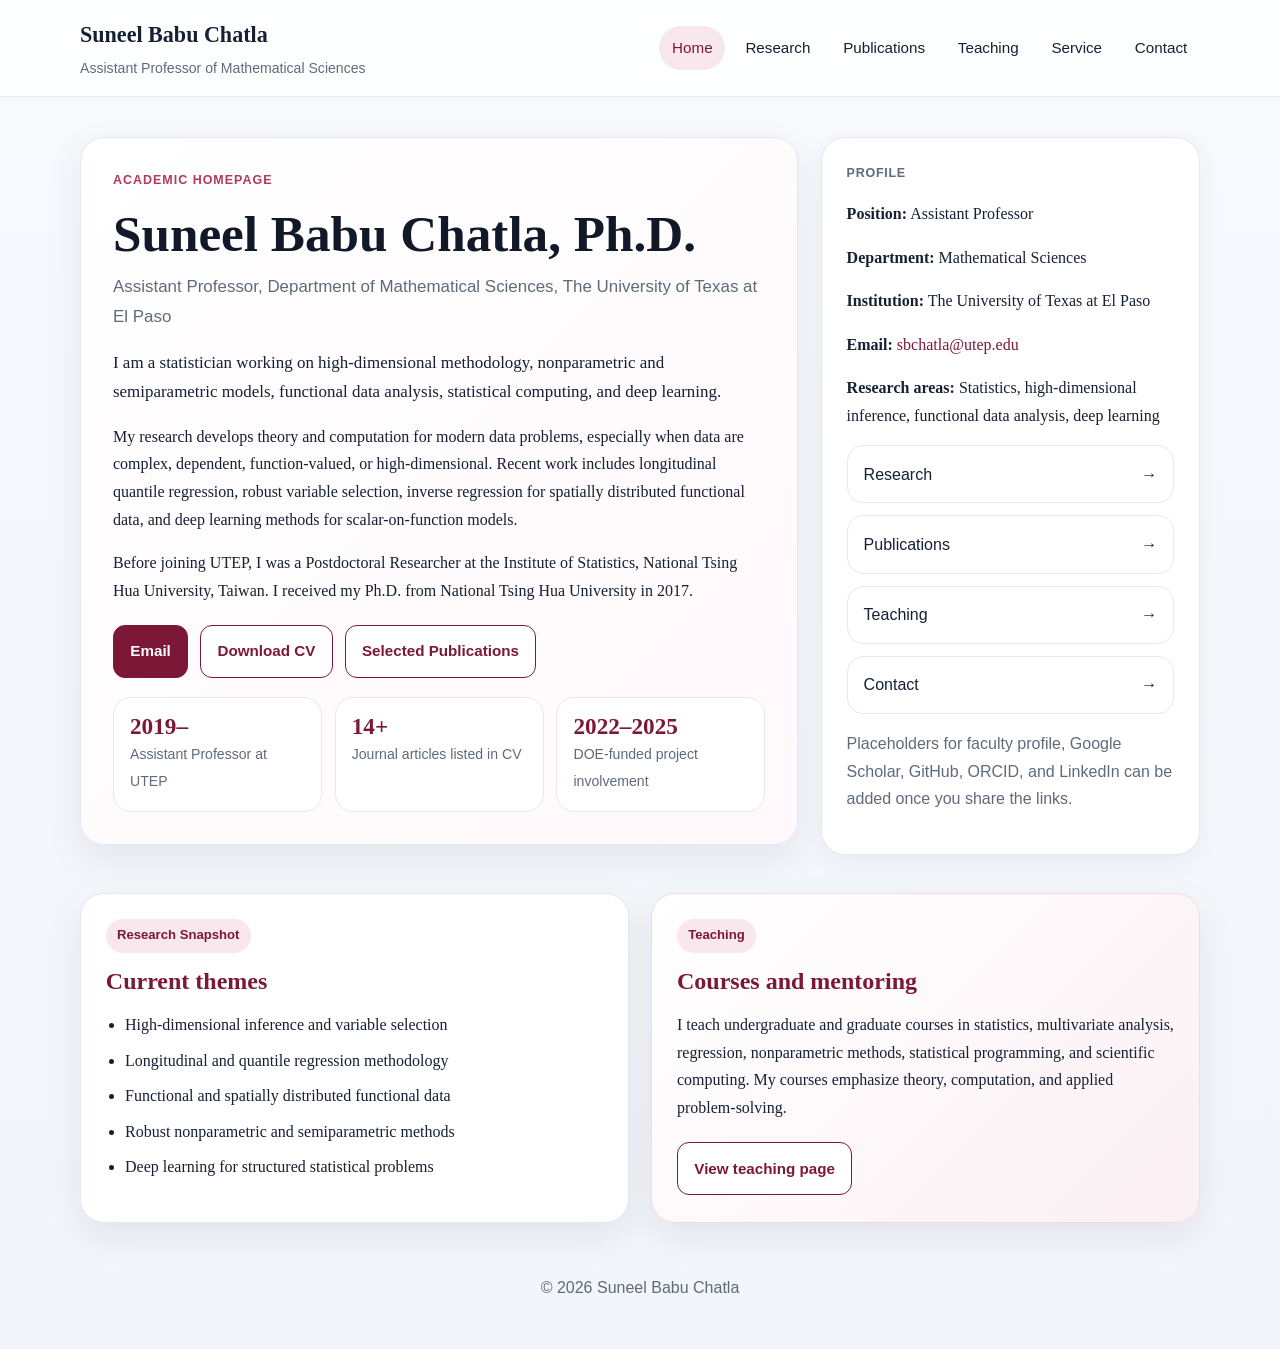
==== index.html @ 70b5561d "Add files via upload" ====
<!DOCTYPE html>
<html lang="en">
<head>
<meta charset="UTF-8" />
<meta name="viewport" content="width=device-width, initial-scale=1.0" />
<title>Suneel Babu Chatla | Home</title>
<meta name="description" content="Academic homepage of Suneel Babu Chatla, Assistant Professor at UTEP." />
<link rel="stylesheet" href="styles.css" />
</head>
<body>
<header><div class="container topbar"><div class="brand-block"><div class="site-title">Suneel Babu Chatla</div><div class="site-subtitle">Assistant Professor of Mathematical Sciences</div></div><nav><a class="active" href="index.html">Home</a><a class="" href="research.html">Research</a><a class="" href="publications.html">Publications</a><a class="" href="teaching.html">Teaching</a><a class="" href="service.html">Service</a><a class="" href="contact.html">Contact</a></nav></div></header>
<main>
<section class="hero">
  <div class="container hero-grid">
    <div class="card hero-card">
      <div class="eyebrow">Academic Homepage</div>
      <h1>Suneel Babu Chatla, Ph.D.</h1>
      <div class="subtitle">Assistant Professor, Department of Mathematical Sciences, The University of Texas at El Paso</div>
      <p class="lead">I am a statistician working on high-dimensional methodology, nonparametric and semiparametric models, functional data analysis, statistical computing, and deep learning.</p>
      <p>My research develops theory and computation for modern data problems, especially when data are complex, dependent, function-valued, or high-dimensional. Recent work includes longitudinal quantile regression, robust variable selection, inverse regression for spatially distributed functional data, and deep learning methods for scalar-on-function models.</p>
      <p>Before joining UTEP, I was a Postdoctoral Researcher at the Institute of Statistics, National Tsing Hua University, Taiwan. I received my Ph.D. from National Tsing Hua University in 2017.</p>
      <div class="button-row">
        <a class="btn primary" href="mailto:sbchatla@utep.edu">Email</a>
        <a class="btn secondary" href="cv-Suneel.pdf" target="_blank">Download CV</a>
        <a class="btn secondary" href="publications.html">Selected Publications</a>
      </div>
      <div class="stat-grid">
        <div class="stat"><strong>2019–</strong><span>Assistant Professor at UTEP</span></div>
        <div class="stat"><strong>14+</strong><span>Journal articles listed in CV</span></div>
        <div class="stat"><strong>2022–2025</strong><span>DOE-funded project involvement</span></div>
      </div>
    </div>
    <aside class="card soft">
      <div class="mini-heading">Profile</div>
      <p><strong>Position:</strong> Assistant Professor</p>
      <p><strong>Department:</strong> Mathematical Sciences</p>
      <p><strong>Institution:</strong> The University of Texas at El Paso</p>
      <p><strong>Email:</strong> <a href="mailto:sbchatla@utep.edu">sbchatla@utep.edu</a></p>
      <p><strong>Research areas:</strong> Statistics, high-dimensional inference, functional data analysis, deep learning</p>
      <div class="quick-links">
        <a href="research.html"><span>Research</span><span>→</span></a>
        <a href="publications.html"><span>Publications</span><span>→</span></a>
        <a href="teaching.html"><span>Teaching</span><span>→</span></a>
        <a href="contact.html"><span>Contact</span><span>→</span></a>
      </div>
      <p class="muted" style="margin-top:1rem">Placeholders for faculty profile, Google Scholar, GitHub, ORCID, and LinkedIn can be added once you share the links.</p>
    </aside>
  </div>
</section>
<section>
  <div class="container two-col">
    <div class="card">
      <div class="kicker">Research Snapshot</div>
      <h2>Current themes</h2>
      <ul class="feature-list">
        <li>High-dimensional inference and variable selection</li>
        <li>Longitudinal and quantile regression methodology</li>
        <li>Functional and spatially distributed functional data</li>
        <li>Robust nonparametric and semiparametric methods</li>
        <li>Deep learning for structured statistical problems</li>
      </ul>
    </div>
    <div class="card highlight">
      <div class="kicker">Teaching</div>
      <h2>Courses and mentoring</h2>
      <p>I teach undergraduate and graduate courses in statistics, multivariate analysis, regression, nonparametric methods, statistical programming, and scientific computing. My courses emphasize theory, computation, and applied problem-solving.</p>
      <div class="button-row"><a class="btn secondary" href="teaching.html">View teaching page</a></div>
    </div>
  </div>
</section>
</main>
<footer><div class="container">© 2026 Suneel Babu Chatla</div></footer>
</body></html>
---- styles.css ----
:root {
  --bg: #f4f6fb;
  --surface: rgba(255,255,255,0.82);
  --card: #ffffff;
  --text: #162033;
  --muted: #5f6b7a;
  --accent: #7d1738;
  --accent-2: #b23a5b;
  --accent-soft: #f8e7ed;
  --border: #e3e8f2;
  --shadow: 0 14px 38px rgba(27, 39, 61, 0.08);
  --shadow-soft: 0 8px 24px rgba(27, 39, 61, 0.05);
  --maxw: 1120px;
}
*{box-sizing:border-box}
html{scroll-behavior:smooth}
body{margin:0;font-family:Georgia,"Times New Roman",serif;background:linear-gradient(180deg,#f7f9fd 0%,#f2f5fa 100%);color:var(--text);line-height:1.72}
a{color:var(--accent);text-decoration:none} a:hover{text-decoration:underline}
.container{width:min(94%,var(--maxw));margin:0 auto}
header{position:sticky;top:0;z-index:100;background:rgba(255,255,255,0.88);backdrop-filter:blur(12px);border-bottom:1px solid rgba(227,232,242,.9)}
.topbar{display:flex;align-items:center;justify-content:space-between;gap:1rem;padding:1rem 0}
.brand-block{display:flex;flex-direction:column;gap:.1rem}
.site-title{font-size:1.38rem;font-weight:700;color:var(--text)}
.site-subtitle{font-family:Arial,Helvetica,sans-serif;color:var(--muted);font-size:.88rem}
nav{display:flex;flex-wrap:wrap;gap:.45rem;font-family:Arial,Helvetica,sans-serif;font-size:.95rem}
nav a{color:var(--text);padding:.55rem .8rem;border-radius:999px;transition:.2s ease}
nav a:hover,nav a.active{background:var(--accent-soft);text-decoration:none;color:var(--accent)}
main section{padding:1.2rem 0}
.hero{padding:2.5rem 0 1.2rem}
.hero-grid{display:grid;grid-template-columns:1.8fr .95fr;gap:1.4rem;align-items:start}
.card{background:var(--card);border:1px solid var(--border);border-radius:24px;padding:1.55rem;box-shadow:var(--shadow)}
.card.soft{box-shadow:var(--shadow-soft)}
.hero-card{padding:2rem;background:linear-gradient(135deg,#ffffff 0%,#fff8fb 100%)}
.eyebrow{font-family:Arial,Helvetica,sans-serif;text-transform:uppercase;letter-spacing:.08em;font-size:.78rem;color:var(--accent-2);font-weight:700;margin-bottom:.8rem}
h1,h2,h3{margin-top:0;line-height:1.18;color:#111827} h1{font-size:clamp(2.1rem,4vw,3.25rem);margin-bottom:.5rem} h2{font-size:1.5rem;color:var(--accent);margin-bottom:1rem} h3{font-size:1.1rem;margin-bottom:.6rem}
.subtitle{font-family:Arial,Helvetica,sans-serif;font-size:1.06rem;color:var(--muted);max-width:52rem;margin-bottom:1rem}
.lead{font-size:1.06rem}
.muted,.meta,.mini-heading{font-family:Arial,Helvetica,sans-serif;color:var(--muted)}
.mini-heading{text-transform:uppercase;letter-spacing:.06em;font-size:.78rem;font-weight:700;margin-bottom:.55rem}
.button-row{display:flex;flex-wrap:wrap;gap:.75rem;margin-top:1.3rem}
.btn{display:inline-flex;align-items:center;justify-content:center;padding:.78rem 1.02rem;border-radius:12px;border:1px solid var(--accent);font-family:Arial,Helvetica,sans-serif;font-size:.95rem;font-weight:600;transition:.2s ease}
.btn.primary{background:var(--accent);color:#fff}.btn.secondary{background:#fff;color:var(--accent)}
.btn:hover{text-decoration:none;transform:translateY(-1px)}
.stat-grid{display:grid;grid-template-columns:repeat(3,1fr);gap:.8rem;margin-top:1.2rem}
.stat{padding:1rem;border:1px solid var(--border);border-radius:18px;background:#fff}.stat strong{display:block;font-size:1.45rem;color:var(--accent);line-height:1.1}.stat span{font-family:Arial,Helvetica,sans-serif;font-size:.88rem;color:var(--muted)}
.quick-links{display:grid;gap:.75rem;margin-top:1rem}.quick-links a{display:flex;justify-content:space-between;align-items:center;padding:.9rem 1rem;border:1px solid var(--border);border-radius:16px;background:#fff;color:var(--text);font-family:Arial,Helvetica,sans-serif}.quick-links a:hover{text-decoration:none;border-color:#d3dae8;transform:translateY(-1px)}
.two-col{display:grid;grid-template-columns:1fr 1fr;gap:1.4rem}.three-col{display:grid;grid-template-columns:repeat(3,1fr);gap:1rem}
.page-title{padding:2.2rem 0 .3rem}.page-title h1{margin-bottom:.4rem}.page-title p{max-width:54rem;color:var(--muted);font-family:Arial,Helvetica,sans-serif}
.feature-list,.pub-list,ul{padding-left:1.2rem}.feature-list li,.pub-list li,li+li{margin-top:.5rem}
.list-clean{list-style:none;padding:0;margin:0}.list-clean li{padding:.85rem 0;border-top:1px solid var(--border)}.list-clean li:first-child{border-top:none;padding-top:0}
.section-grid{display:grid;gap:1rem}
.highlight{background:linear-gradient(135deg,#fff 0%,#fbf0f4 100%);border:1px solid #f1dbe2}
.kicker{display:inline-block;background:var(--accent-soft);color:var(--accent);font-family:Arial,Helvetica,sans-serif;font-size:.82rem;font-weight:700;padding:.35rem .7rem;border-radius:999px;margin-bottom:.9rem}
footer{text-align:center;color:var(--muted);font-family:Arial,Helvetica,sans-serif;padding:2rem 0 3rem}
@media (max-width: 950px){.hero-grid,.two-col,.three-col,.stat-grid{grid-template-columns:1fr}.topbar{flex-direction:column;align-items:flex-start}}
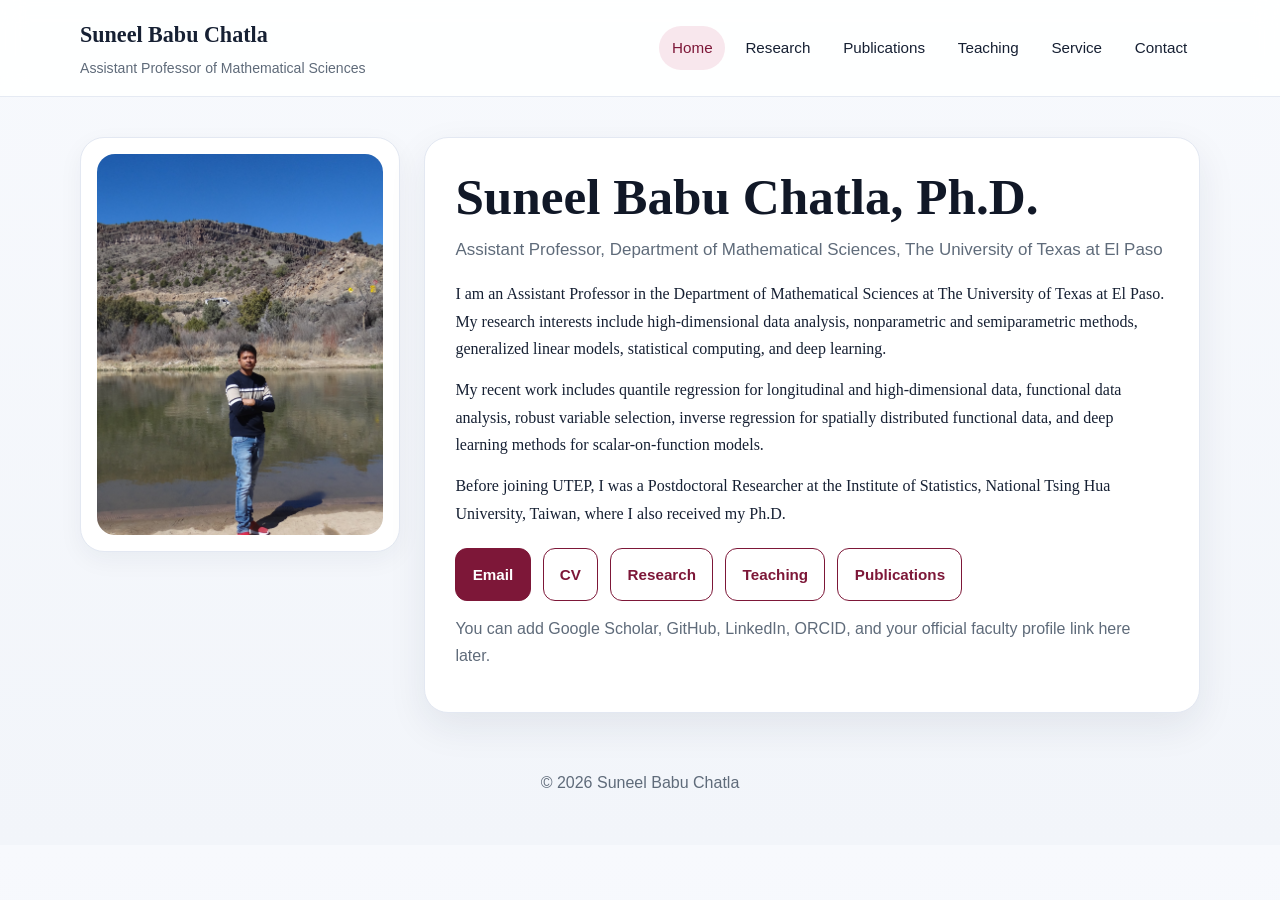
==== commit d2933846: "Add files via upload" ====
--- a/index.html
+++ b/index.html
@@ -8,66 +8,37 @@
 <link rel="stylesheet" href="styles.css" />
 </head>
 <body>
-<header><div class="container topbar"><div class="brand-block"><div class="site-title">Suneel Babu Chatla</div><div class="site-subtitle">Assistant Professor of Mathematical Sciences</div></div><nav><a class="active" href="index.html">Home</a><a class="" href="research.html">Research</a><a class="" href="publications.html">Publications</a><a class="" href="teaching.html">Teaching</a><a class="" href="service.html">Service</a><a class="" href="contact.html">Contact</a></nav></div></header>
+<header><div class="container topbar"><div class="brand-block"><div class="site-title">Suneel Babu Chatla</div><div class="site-subtitle">Assistant Professor of Mathematical Sciences</div></div><nav><a class="active" href="index.html">Home</a><a href="research.html">Research</a><a href="publications.html">Publications</a><a href="teaching.html">Teaching</a><a href="service.html">Service</a><a href="contact.html">Contact</a></nav></div></header>
 <main>
-<section class="hero">
-  <div class="container hero-grid">
-    <div class="card hero-card">
-      <div class="eyebrow">Academic Homepage</div>
+<section class="hero simple-home">
+  <div class="container simple-home-grid">
+    <div class="home-photo-wrap card soft">
+      <img class="home-photo" src="photo.jpg" alt="Portrait photograph of Suneel Babu Chatla" />
+    </div>
+    <div class="card simple-bio-card">
       <h1>Suneel Babu Chatla, Ph.D.</h1>
       <div class="subtitle">Assistant Professor, Department of Mathematical Sciences, The University of Texas at El Paso</div>
-      <p class="lead">I am a statistician working on high-dimensional methodology, nonparametric and semiparametric models, functional data analysis, statistical computing, and deep learning.</p>
-      <p>My research develops theory and computation for modern data problems, especially when data are complex, dependent, function-valued, or high-dimensional. Recent work includes longitudinal quantile regression, robust variable selection, inverse regression for spatially distributed functional data, and deep learning methods for scalar-on-function models.</p>
-      <p>Before joining UTEP, I was a Postdoctoral Researcher at the Institute of Statistics, National Tsing Hua University, Taiwan. I received my Ph.D. from National Tsing Hua University in 2017.</p>
+      <p>
+        I am an Assistant Professor in the Department of Mathematical Sciences at The University of Texas at El Paso. My research interests include high-dimensional data analysis, nonparametric and semiparametric methods, generalized linear models, statistical computing, and deep learning.
+      </p>
+      <p>
+        My recent work includes quantile regression for longitudinal and high-dimensional data, functional data analysis, robust variable selection, inverse regression for spatially distributed functional data, and deep learning methods for scalar-on-function models.
+      </p>
+      <p>
+        Before joining UTEP, I was a Postdoctoral Researcher at the Institute of Statistics, National Tsing Hua University, Taiwan, where I also received my Ph.D.
+      </p>
       <div class="button-row">
         <a class="btn primary" href="mailto:sbchatla@utep.edu">Email</a>
-        <a class="btn secondary" href="cv-Suneel.pdf" target="_blank">Download CV</a>
-        <a class="btn secondary" href="publications.html">Selected Publications</a>
+        <a class="btn secondary" href="cv-Suneel.pdf" target="_blank">CV</a>
+        <a class="btn secondary" href="research.html">Research</a>
+        <a class="btn secondary" href="teaching.html">Teaching</a>
+        <a class="btn secondary" href="publications.html">Publications</a>
       </div>
-      <div class="stat-grid">
-        <div class="stat"><strong>2019–</strong><span>Assistant Professor at UTEP</span></div>
-        <div class="stat"><strong>14+</strong><span>Journal articles listed in CV</span></div>
-        <div class="stat"><strong>2022–2025</strong><span>DOE-funded project involvement</span></div>
-      </div>
-    </div>
-    <aside class="card soft">
-      <div class="mini-heading">Profile</div>
-      <p><strong>Position:</strong> Assistant Professor</p>
-      <p><strong>Department:</strong> Mathematical Sciences</p>
-      <p><strong>Institution:</strong> The University of Texas at El Paso</p>
-      <p><strong>Email:</strong> <a href="mailto:sbchatla@utep.edu">sbchatla@utep.edu</a></p>
-      <p><strong>Research areas:</strong> Statistics, high-dimensional inference, functional data analysis, deep learning</p>
-      <div class="quick-links">
-        <a href="research.html"><span>Research</span><span>→</span></a>
-        <a href="publications.html"><span>Publications</span><span>→</span></a>
-        <a href="teaching.html"><span>Teaching</span><span>→</span></a>
-        <a href="contact.html"><span>Contact</span><span>→</span></a>
-      </div>
-      <p class="muted" style="margin-top:1rem">Placeholders for faculty profile, Google Scholar, GitHub, ORCID, and LinkedIn can be added once you share the links.</p>
-    </aside>
-  </div>
-</section>
-<section>
-  <div class="container two-col">
-    <div class="card">
-      <div class="kicker">Research Snapshot</div>
-      <h2>Current themes</h2>
-      <ul class="feature-list">
-        <li>High-dimensional inference and variable selection</li>
-        <li>Longitudinal and quantile regression methodology</li>
-        <li>Functional and spatially distributed functional data</li>
-        <li>Robust nonparametric and semiparametric methods</li>
-        <li>Deep learning for structured statistical problems</li>
-      </ul>
-    </div>
-    <div class="card highlight">
-      <div class="kicker">Teaching</div>
-      <h2>Courses and mentoring</h2>
-      <p>I teach undergraduate and graduate courses in statistics, multivariate analysis, regression, nonparametric methods, statistical programming, and scientific computing. My courses emphasize theory, computation, and applied problem-solving.</p>
-      <div class="button-row"><a class="btn secondary" href="teaching.html">View teaching page</a></div>
+      <p class="muted simple-links-note">You can add Google Scholar, GitHub, LinkedIn, ORCID, and your official faculty profile link here later.</p>
     </div>
   </div>
 </section>
 </main>
 <footer><div class="container">© 2026 Suneel Babu Chatla</div></footer>
-</body></html>+</body>
+</html>
--- a/styles.css
+++ b/styles.css
@@ -54,3 +54,13 @@
 .kicker{display:inline-block;background:var(--accent-soft);color:var(--accent);font-family:Arial,Helvetica,sans-serif;font-size:.82rem;font-weight:700;padding:.35rem .7rem;border-radius:999px;margin-bottom:.9rem}
 footer{text-align:center;color:var(--muted);font-family:Arial,Helvetica,sans-serif;padding:2rem 0 3rem}
 @media (max-width: 950px){.hero-grid,.two-col,.three-col,.stat-grid{grid-template-columns:1fr}.topbar{flex-direction:column;align-items:flex-start}}
+
+
+.simple-home{padding:2.5rem 0 1.5rem}
+.simple-home-grid{display:grid;grid-template-columns:minmax(240px,320px) 1fr;gap:1.5rem;align-items:start}
+.home-photo-wrap{padding:1rem}
+.home-photo{width:100%;aspect-ratio:3/4;object-fit:cover;object-position:center 28%;display:block;border-radius:18px}
+.simple-bio-card{padding:1.8rem 1.9rem}
+.simple-bio-card p{margin:.85rem 0}
+.simple-links-note{margin-top:1rem}
+@media (max-width: 950px){.simple-home-grid{grid-template-columns:1fr}.home-photo-wrap{max-width:360px;margin:0 auto}}
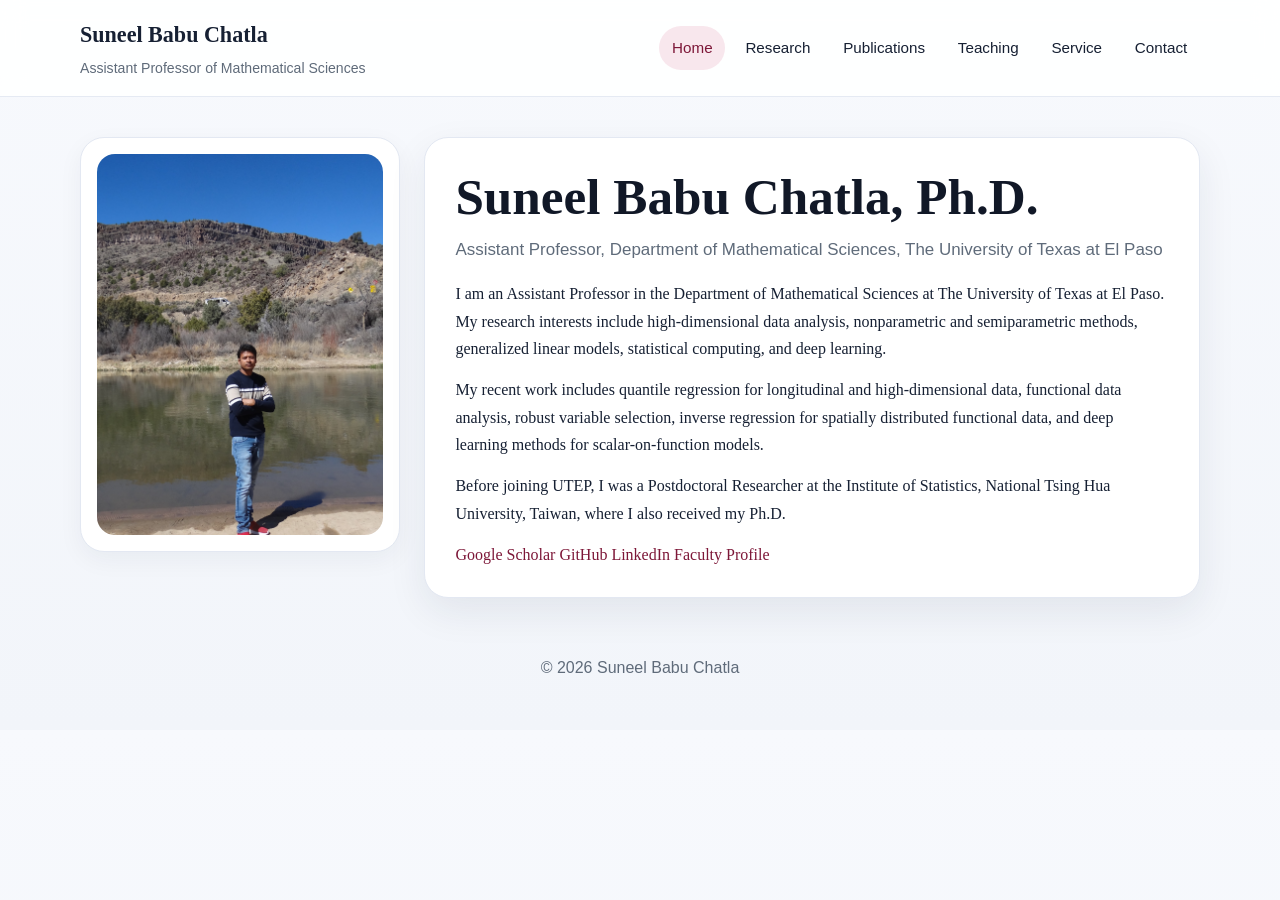
==== commit 8502b082: "Update profile links section in index.html Replaced button-row with profile-links for social media l" ====
--- a/index.html
+++ b/index.html
@@ -27,14 +27,12 @@
       <p>
         Before joining UTEP, I was a Postdoctoral Researcher at the Institute of Statistics, National Tsing Hua University, Taiwan, where I also received my Ph.D.
       </p>
-      <div class="button-row">
-        <a class="btn primary" href="mailto:sbchatla@utep.edu">Email</a>
-        <a class="btn secondary" href="cv-Suneel.pdf" target="_blank">CV</a>
-        <a class="btn secondary" href="research.html">Research</a>
-        <a class="btn secondary" href="teaching.html">Teaching</a>
-        <a class="btn secondary" href="publications.html">Publications</a>
+      <div class="profile-links">
+        <a href="https://scholar.google.com/citations?user=8CkZaVcAAAAJ&hl=en" target="_blank" rel="noopener noreferrer">Google Scholar</a>
+        <a href="https://github.com/SuneelChatla" target="_blank" rel="noopener noreferrer">GitHub</a>
+        <a href="https://www.linkedin.com/in/suneel-babu-chatla-28680427/" target="_blank" rel="noopener noreferrer">LinkedIn</a>
+        <a href="https://hb2504.utep.edu/Home/Profile?username=sbchatla" target="_blank" rel="noopener noreferrer">Faculty Profile</a>
       </div>
-      <p class="muted simple-links-note">You can add Google Scholar, GitHub, LinkedIn, ORCID, and your official faculty profile link here later.</p>
     </div>
   </div>
 </section>
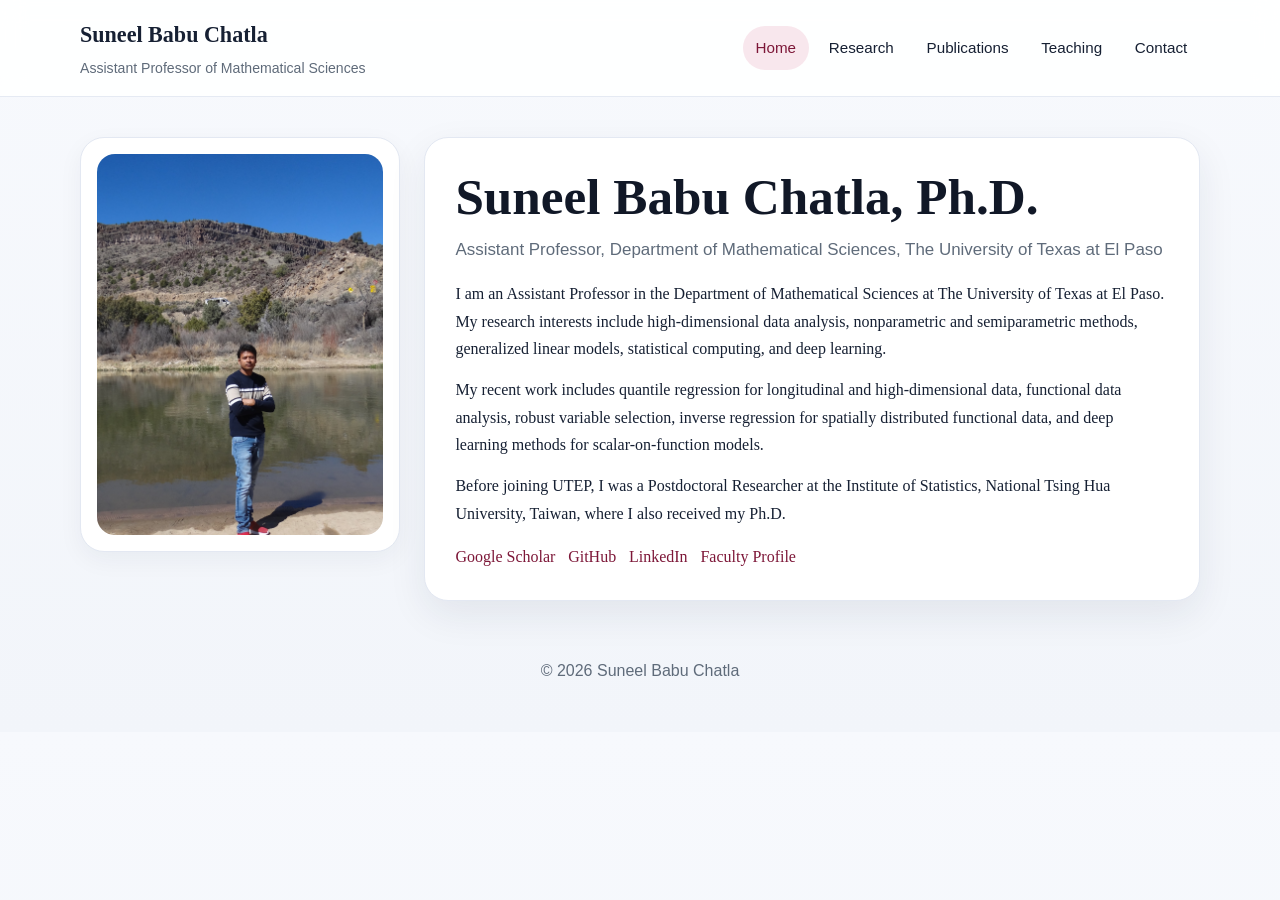
==== commit 589a858b: "Fix header duplication in index.html" ====
--- a/index.html
+++ b/index.html
@@ -8,7 +8,7 @@
 <link rel="stylesheet" href="styles.css" />
 </head>
 <body>
-<header><div class="container topbar"><div class="brand-block"><div class="site-title">Suneel Babu Chatla</div><div class="site-subtitle">Assistant Professor of Mathematical Sciences</div></div><nav><a class="active" href="index.html">Home</a><a href="research.html">Research</a><a href="publications.html">Publications</a><a href="teaching.html">Teaching</a><a href="service.html">Service</a><a href="contact.html">Contact</a></nav></div></header>
+<header><div class="container topbar"><div class="brand-block"><div class="site-title">Suneel Babu Chatla</div><div class="site-subtitle">Assistant Professor of Mathematical Sciences</div></div><nav><a class="active" href="index.html">Home</a><a href="research.html">Research</a><a href="publications.html">Publications</a><a href="teaching.html">Teaching</a><a href="contact.html">Contact</a></nav></div></header>
 <main>
 <section class="hero simple-home">
   <div class="container simple-home-grid">
--- a/styles.css
+++ b/styles.css
@@ -53,6 +53,30 @@
 .highlight{background:linear-gradient(135deg,#fff 0%,#fbf0f4 100%);border:1px solid #f1dbe2}
 .kicker{display:inline-block;background:var(--accent-soft);color:var(--accent);font-family:Arial,Helvetica,sans-serif;font-size:.82rem;font-weight:700;padding:.35rem .7rem;border-radius:999px;margin-bottom:.9rem}
 footer{text-align:center;color:var(--muted);font-family:Arial,Helvetica,sans-serif;padding:2rem 0 3rem}
+.profile-links {
+  margin-top: 1rem;
+  display: flex;
+  flex-wrap: wrap;
+  gap: 0.8rem;
+}
+
+.profile-btn {
+  display: inline-block;
+  padding: 0.6rem 1.1rem;
+  border: 1px solid #d7b7c2;
+  border-radius: 999px;
+  color: #8b1e3f;
+  background: #faf3f6;
+  text-decoration: none;
+  font-size: 1rem;
+  font-weight: 600;
+}
+
+.profile-btn:hover {
+  background: #8b1e3f;
+  color: white;
+  text-decoration: none;
+}
 @media (max-width: 950px){.hero-grid,.two-col,.three-col,.stat-grid{grid-template-columns:1fr}.topbar{flex-direction:column;align-items:flex-start}}
 
 
@@ -63,4 +87,5 @@
 .simple-bio-card{padding:1.8rem 1.9rem}
 .simple-bio-card p{margin:.85rem 0}
 .simple-links-note{margin-top:1rem}
+
 @media (max-width: 950px){.simple-home-grid{grid-template-columns:1fr}.home-photo-wrap{max-width:360px;margin:0 auto}}
